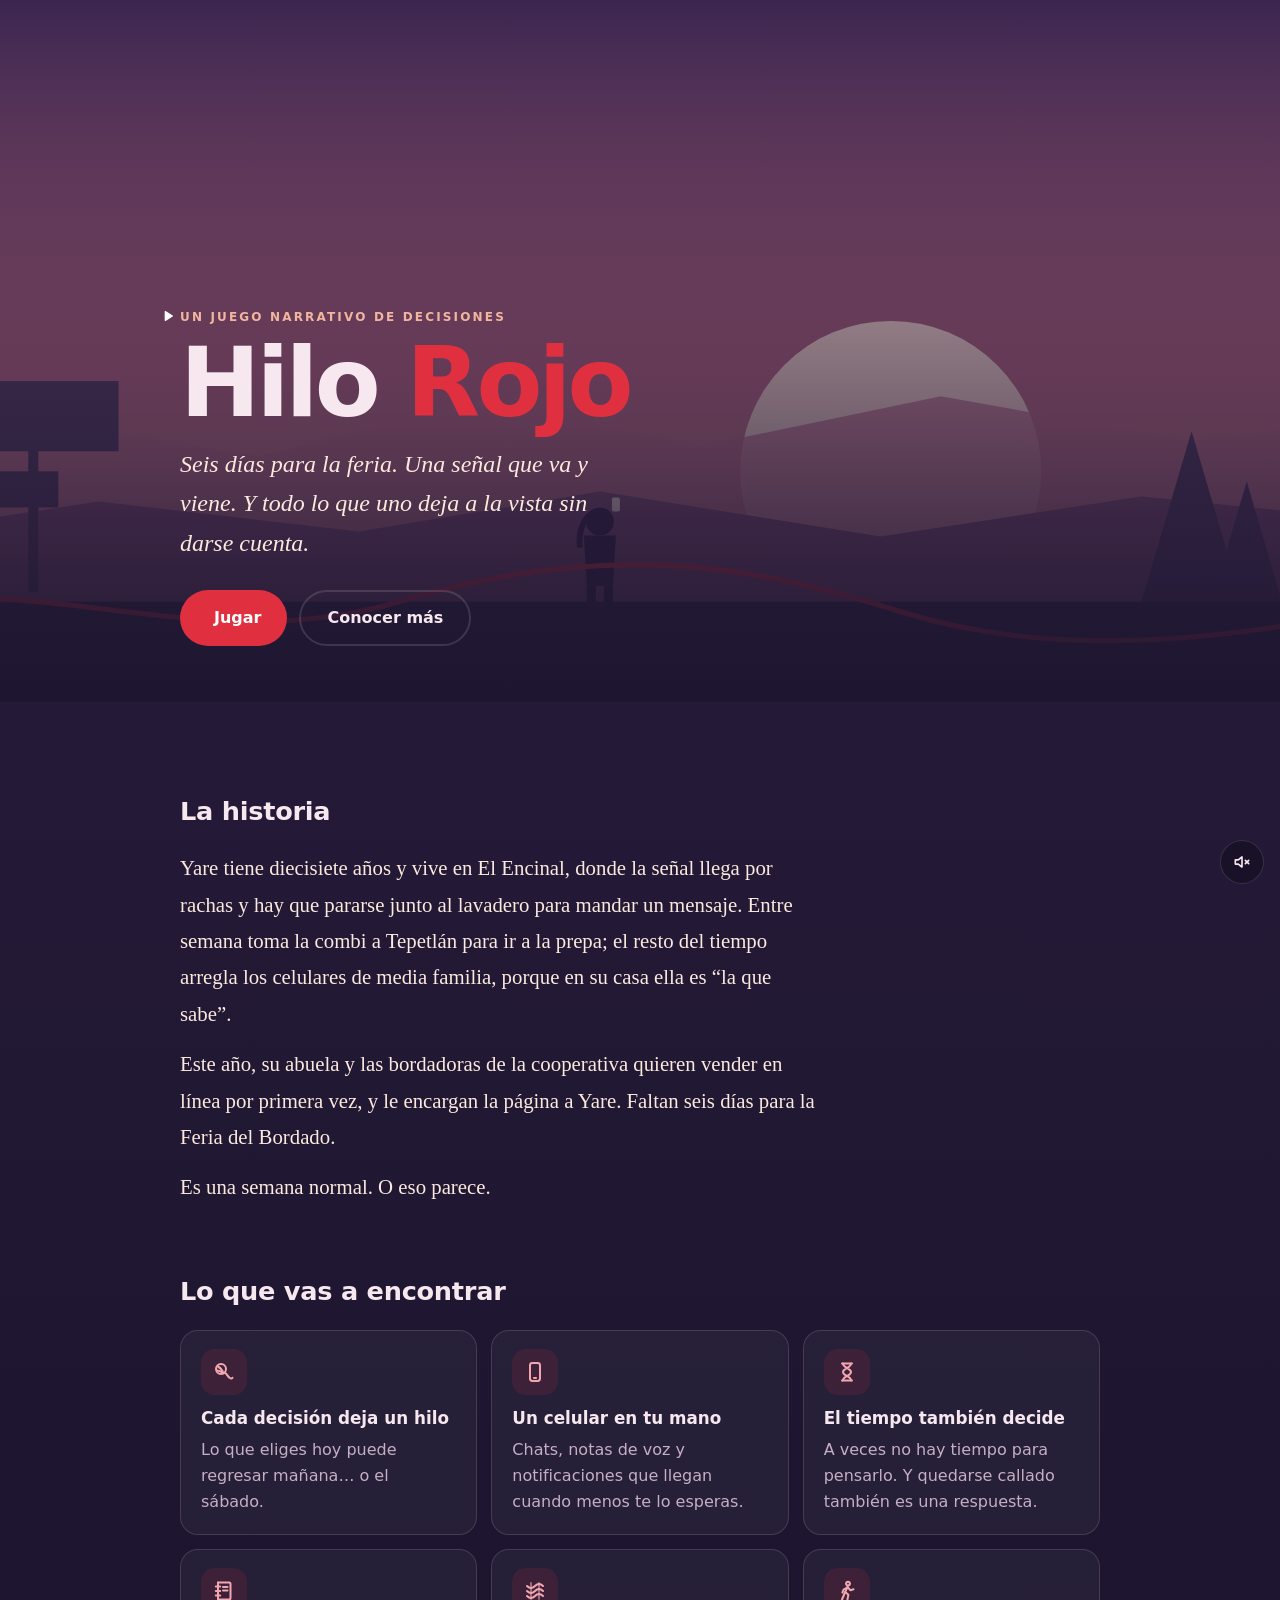
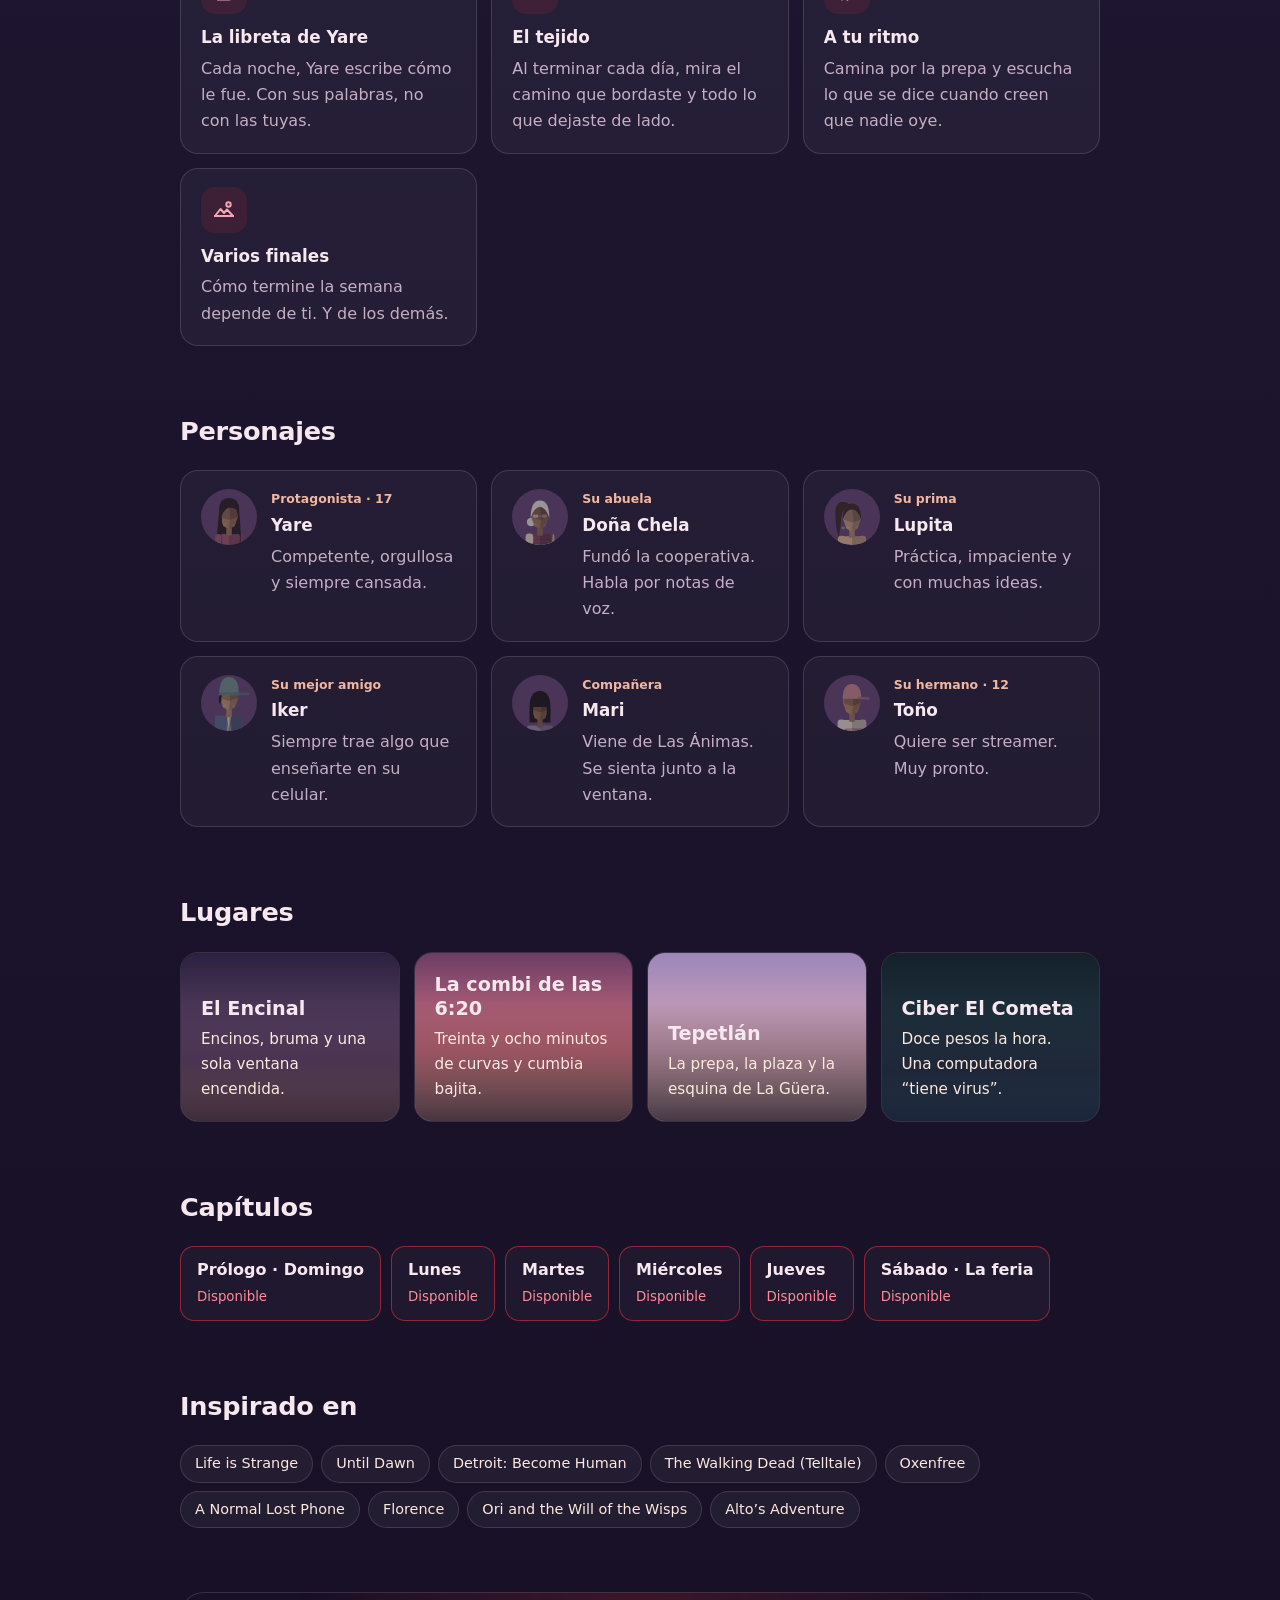
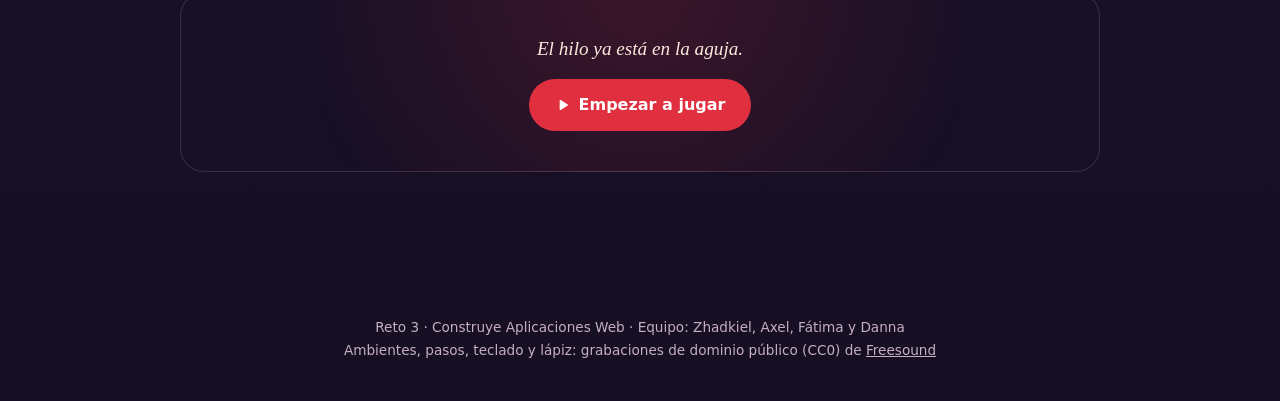
==== propuesta.html @ b5ed0f4e "Hilo Rojo: versión para jugar en línea Juego narrativo sobre seguridad y ciudadanía digital (Reto 3)" ====
<!doctype html>
<html lang="es">
<head>
  <meta charset="utf-8">
  <meta name="viewport" content="width=device-width, initial-scale=1">
  <title>Hilo Rojo</title>
  <meta name="description" content="Hilo Rojo: un juego narrativo de decisiones ambientado en El Encinal y Tepetlán, una semana antes de la Feria del Bordado.">
  <link rel="icon" href="data:image/svg+xml,%3Csvg xmlns='http://www.w3.org/2000/svg' viewBox='0 0 24 24'%3E%3Crect width='24' height='24' rx='6' fill='%232A1F3D'/%3E%3Cpath d='M4 16c4-8 8 4 12-4s4 2 4 2' fill='none' stroke='%23E0303F' stroke-width='2.4' stroke-linecap='round'/%3E%3C/svg%3E">
  <style>
    :root {
      --noche: #1E1630; --malva: #4A3558; --rosa: #C76D7E; --durazno: #F2B6A0; --crema: #FBE9DD;
      --hilo: #E0303F; --texto: #F6E8EE; --suave: #C5AFC4; --borde: rgba(246, 232, 238, .14);
      --serif: "Iowan Old Style", "Palatino Linotype", "Book Antiqua", Georgia, serif;
      --fuente: system-ui, -apple-system, "Segoe UI", Roboto, Arial, sans-serif;
      color-scheme: dark;
    }
    * { box-sizing: border-box; }
    body { margin: 0; font-family: var(--fuente); line-height: 1.65; color: var(--texto); background: linear-gradient(180deg, #2B1E3F 0%, #1E1630 40%, #160F24 100%); }
    .portada { position: relative; min-height: 78vh; display: grid; align-items: end; overflow: hidden; }
    .portada svg { position: absolute; inset: 0; width: 100%; height: 100%; }
    .portada-txt { position: relative; max-width: 960px; width: 100%; margin: 0 auto; padding: 0 20px 56px; }
    .eyebrow { text-transform: uppercase; letter-spacing: .18em; font-size: .75rem; font-weight: 800; color: var(--durazno); margin: 0 0 10px; }
    h1 { font-size: clamp(3rem, 10vw, 6rem); line-height: .95; margin: 0 0 16px; letter-spacing: -.04em; }
    h1 span { color: var(--hilo); }
    .lema { font-family: var(--serif); font-style: italic; font-size: clamp(1.15rem, 2.8vw, 1.5rem); max-width: 34ch; color: var(--crema); margin: 0 0 26px; }
    .botones { display: flex; gap: 12px; flex-wrap: wrap; }
    .boton { display: inline-flex; align-items: center; gap: 8px; padding: 13px 26px; border-radius: 999px; font-weight: 800; text-decoration: none; }
    .boton.lleno { background: var(--hilo); color: #fff; }
    .boton.vacio { border: 2px solid var(--borde); color: var(--texto); }
    main { max-width: 960px; margin: 0 auto; padding: 24px 20px 80px; }
    section { margin: 64px 0; }
    h2 { font-size: 1.6rem; margin: 0 0 18px; letter-spacing: -.01em; }
    h3 { margin: 0 0 4px; font-size: 1.05rem; }
    p { margin: 0 0 14px; }
    .sinopsis p { font-family: var(--serif); font-size: clamp(1.1rem, 2.2vw, 1.3rem); line-height: 1.75; color: var(--crema); max-width: 62ch; }
    .sinopsis p:first-child::first-letter { font-size: 3.2em; float: left; line-height: .9; margin: 6px 10px 0 0; color: var(--hilo); font-weight: 700; }
    .rejilla { display: grid; grid-template-columns: repeat(auto-fit, minmax(220px, 1fr)); gap: 14px; }
    .tarjeta { background: rgba(255, 255, 255, .04); border: 1px solid var(--borde); border-radius: 18px; padding: 18px 20px; }
    .tarjeta p { color: var(--suave); margin: 0; }
    .ico { display: grid; place-items: center; width: 46px; height: 46px; margin-bottom: 10px; border-radius: 14px; background: rgba(224, 48, 63, .12); color: #F2A7B0; }
    .ico svg { width: 24px; height: 24px; }
    .ico-btn svg { width: 16px; height: 16px; fill: currentColor; display: block; }
    .sonido-prop { position: fixed; right: 16px; bottom: 16px; z-index: 20; width: 44px; height: 44px; border-radius: 50%; border: 1px solid var(--borde); background: rgba(22, 15, 36, .75); color: var(--texto); display: grid; place-items: center; cursor: pointer; backdrop-filter: blur(6px); }
    .sonido-prop svg { width: 20px; height: 20px; }
    .persona { display: flex; gap: 14px; align-items: flex-start; }
    .silueta { flex: none; width: 56px; height: 56px; border-radius: 50%; background: var(--malva); display: grid; place-items: center; font-weight: 900; color: var(--crema); overflow: hidden; }
    .silueta svg { width: 100%; height: 100%; display: block; }
    .silueta .pj-boca-hab, .silueta .pj-cel { display: none; }
    .persona small { display: block; color: var(--durazno); font-weight: 700; font-size: .78rem; margin-bottom: 2px; }
    .lugares { display: grid; grid-template-columns: repeat(auto-fit, minmax(190px, 1fr)); gap: 14px; }
    .lugar { position: relative; overflow: hidden; border-radius: 18px; min-height: 170px; padding: 18px 20px; display: flex; flex-direction: column; justify-content: flex-end; border: 1px solid var(--borde); }
    .lugar { isolation: isolate; }
    .lugar::before { content: ""; position: absolute; inset: 0; background: linear-gradient(180deg, transparent 30%, rgba(22, 15, 36, .78) 100%), var(--fondo); z-index: -1; }
    .lugar h3 { font-size: 1.2rem; line-height: 1.25; margin-bottom: 6px; }
    .lugar p { color: var(--crema); margin: 0; font-size: .95rem; }
    .dias { display: flex; flex-wrap: wrap; gap: 10px; }
    .dia { padding: 10px 16px; border-radius: 14px; border: 1px solid var(--borde); background: rgba(255, 255, 255, .03); }
    .dia b { display: block; }
    .dia small { color: var(--suave); }
    .dia.listo { border-color: rgba(224, 48, 63, .6); }
    .dia.listo small { color: #FF8C96; }
    .inspira { display: flex; flex-wrap: wrap; gap: 8px; }
    .inspira span { padding: 6px 14px; border-radius: 999px; background: rgba(255, 255, 255, .05); border: 1px solid var(--borde); font-size: .9rem; color: var(--crema); }
    .cierre { text-align: center; padding: 40px 20px; border-radius: 24px; background: radial-gradient(circle at 50% 0%, rgba(224, 48, 63, .18), transparent 70%); border: 1px solid var(--borde); }
    .cierre p { font-family: var(--serif); font-style: italic; color: var(--crema); font-size: 1.2rem; }
    .cierre .botones { justify-content: center; }
    footer { text-align: center; color: var(--suave); font-size: .85rem; padding: 0 20px 40px; }
    footer a { color: var(--suave); }
  </style>
</head>
<body>
  <header class="portada">
    <svg viewBox="0 0 1600 700" preserveAspectRatio="xMidYMid slice" aria-hidden="true">
      <defs>
        <linearGradient id="cielo" x1="0" y1="0" x2="0" y2="1"><stop offset="0" stop-color="#3B2650"/><stop offset=".55" stop-color="#B0607A"/><stop offset="1" stop-color="#F2B6A0"/></linearGradient>
        <linearGradient id="bruma" x1="0" y1="0" x2="0" y2="1"><stop offset="0" stop-color="#2B1E3F" stop-opacity="0"/><stop offset="1" stop-color="#1E1630"/></linearGradient>
      </defs>
      <rect width="1600" height="700" fill="url(#cielo)"/>
      <circle cx="1050" cy="470" r="150" fill="#FBE3D3" opacity=".85"/>
      <path d="M0 470 L200 420 L420 455 L640 400 L860 445 L1100 395 L1350 440 L1600 410 V700 H0Z" fill="#B76A82" opacity=".75"/>
      <path d="M0 540 L260 500 L520 530 L760 490 L1040 535 L1300 495 L1600 525 V700 H0Z" fill="#7E4C70"/>
      <g fill="#4A3558"><rect x="190" y="430" width="10" height="160"/><rect x="120" y="380" width="160" height="70"/><rect x="150" y="470" width="70" height="36"/><polygon points="1300,600 1350,430 1400,600"/><polygon points="1370,600 1405,480 1440,600"/></g>
      <g fill="#2B1E3F"><circle cx="760" cy="520" r="14"/><path d="M744 534 h32 l-3 50 h-26z"/><rect x="747" y="584" width="9" height="20"/><rect x="764" y="584" width="9" height="20"/><path d="M752 512 q-14 10 -12 34" stroke="#2B1E3F" stroke-width="6" fill="none"/><rect x="772" y="496" width="8" height="14" rx="2" fill="#FBE3D3"/></g>
      <path d="M0 600 H1600 V700 H0Z" fill="#2B1E3F"/>
      <path d="M-20 610 C200 560 360 660 560 600 S900 560 1060 610 1400 640 1620 590" fill="none" stroke="#E0303F" stroke-width="5" stroke-linecap="round"/>
      <rect width="1600" height="700" fill="url(#bruma)"/>
    </svg>
    <div class="portada-txt">
      <p class="eyebrow">Un juego narrativo de decisiones</p>
      <h1>Hilo <span>Rojo</span></h1>
      <p class="lema">Seis días para la feria. Una señal que va y viene. Y todo lo que uno deja a la vista sin darse cuenta.</p>
      <div class="botones"><a class="boton lleno" href="index.html"><span class="ico-btn" data-ico="play"></span>Jugar</a><a class="boton vacio" href="#sinopsis">Conocer más</a></div>
    </div>
  </header>

  <main>
    <section id="sinopsis" class="sinopsis">
      <h2>La historia</h2>
      <p>Yare tiene diecisiete años y vive en El Encinal, donde la señal llega por rachas y hay que pararse junto al lavadero para mandar un mensaje. Entre semana toma la combi a Tepetlán para ir a la prepa; el resto del tiempo arregla los celulares de media familia, porque en su casa ella es “la que sabe”.</p>
      <p>Este año, su abuela y las bordadoras de la cooperativa quieren vender en línea por primera vez, y le encargan la página a Yare. Faltan seis días para la Feria del Bordado.</p>
      <p>Es una semana normal. O eso parece.</p>
    </section>

    <section>
      <h2>Lo que vas a encontrar</h2>
      <div class="rejilla">
        <div class="tarjeta"><span class="ico" data-ico="hilo"></span><h3>Cada decisión deja un hilo</h3><p>Lo que eliges hoy puede regresar mañana… o el sábado.</p></div>
        <div class="tarjeta"><span class="ico" data-ico="celular"></span><h3>Un celular en tu mano</h3><p>Chats, notas de voz y notificaciones que llegan cuando menos te lo esperas.</p></div>
        <div class="tarjeta"><span class="ico" data-ico="tiempo"></span><h3>El tiempo también decide</h3><p>A veces no hay tiempo para pensarlo. Y quedarse callado también es una respuesta.</p></div>
        <div class="tarjeta"><span class="ico" data-ico="libreta"></span><h3>La libreta de Yare</h3><p>Cada noche, Yare escribe cómo le fue. Con sus palabras, no con las tuyas.</p></div>
        <div class="tarjeta"><span class="ico" data-ico="tejido"></span><h3>El tejido</h3><p>Al terminar cada día, mira el camino que bordaste y todo lo que dejaste de lado.</p></div>
        <div class="tarjeta"><span class="ico" data-ico="caminar"></span><h3>A tu ritmo</h3><p>Camina por la prepa y escucha lo que se dice cuando creen que nadie oye.</p></div>
        <div class="tarjeta"><span class="ico" data-ico="finales"></span><h3>Varios finales</h3><p>Cómo termine la semana depende de ti. Y de los demás.</p></div>
      </div>
    </section>

    <section>
      <h2>Personajes</h2>
      <div class="rejilla">
        <div class="tarjeta persona"><span class="silueta" data-pj="yare">Y</span><div><small>Protagonista · 17</small><h3>Yare</h3><p>Competente, orgullosa y siempre cansada.</p></div></div>
        <div class="tarjeta persona"><span class="silueta" data-pj="abuela">C</span><div><small>Su abuela</small><h3>Doña Chela</h3><p>Fundó la cooperativa. Habla por notas de voz.</p></div></div>
        <div class="tarjeta persona"><span class="silueta" data-pj="lupita">L</span><div><small>Su prima</small><h3>Lupita</h3><p>Práctica, impaciente y con muchas ideas.</p></div></div>
        <div class="tarjeta persona"><span class="silueta" data-pj="iker">I</span><div><small>Su mejor amigo</small><h3>Iker</h3><p>Siempre trae algo que enseñarte en su celular.</p></div></div>
        <div class="tarjeta persona"><span class="silueta" data-pj="mari">M</span><div><small>Compañera</small><h3>Mari</h3><p>Viene de Las Ánimas. Se sienta junto a la ventana.</p></div></div>
        <div class="tarjeta persona"><span class="silueta" data-pj="tono">T</span><div><small>Su hermano · 12</small><h3>Toño</h3><p>Quiere ser streamer. Muy pronto.</p></div></div>
      </div>
    </section>

    <section>
      <h2>Lugares</h2>
      <div class="lugares">
        <div class="lugar" style="--fondo: linear-gradient(180deg, #2B2140 0%, #6B4C6E 65%, #C79186 100%)"><h3>El Encinal</h3><p>Encinos, bruma y una sola ventana encendida.</p></div>
        <div class="lugar" style="--fondo: linear-gradient(180deg, #6B3D66 0%, #D9757F 60%, #F7B79D 100%)"><h3>La combi de las 6:20</h3><p>Treinta y ocho minutos de curvas y cumbia bajita.</p></div>
        <div class="lugar" style="--fondo: linear-gradient(180deg, #9C86B9 0%, #D9A9B5 60%, #F5CDB8 100%)"><h3>Tepetlán</h3><p>La prepa, la plaza y la esquina de La Güera.</p></div>
        <div class="lugar" style="--fondo: linear-gradient(180deg, #14212B 0%, #253A48 70%, #2F6E7E 100%)"><h3>Ciber El Cometa</h3><p>Doce pesos la hora. Una computadora “tiene virus”.</p></div>
      </div>
    </section>

    <section>
      <h2>Capítulos</h2>
      <div class="dias">
        <div class="dia listo"><b>Prólogo · Domingo</b><small>Disponible</small></div>
        <div class="dia listo"><b>Lunes</b><small>Disponible</small></div>
        <div class="dia listo"><b>Martes</b><small>Disponible</small></div>
        <div class="dia listo"><b>Miércoles</b><small>Disponible</small></div>
        <div class="dia listo"><b>Jueves</b><small>Disponible</small></div>
        <div class="dia listo"><b>Sábado · La feria</b><small>Disponible</small></div>
      </div>
    </section>

    <section>
      <h2>Inspirado en</h2>
      <div class="inspira"><span>Life is Strange</span><span>Until Dawn</span><span>Detroit: Become Human</span><span>The Walking Dead (Telltale)</span><span>Oxenfree</span><span>A Normal Lost Phone</span><span>Florence</span><span>Ori and the Will of the Wisps</span><span>Alto’s Adventure</span></div>
    </section>

    <section class="cierre">
      <p>El hilo ya está en la aguja.</p>
      <div class="botones"><a class="boton lleno" href="index.html"><span class="ico-btn" data-ico="play"></span>Empezar a jugar</a></div>
    </section>
  </main>

  <footer>Reto 3 · Construye Aplicaciones Web · Equipo: Zhadkiel, Axel, Fátima y Danna<br>Ambientes, pasos, teclado y lápiz: grabaciones de dominio público (CC0) de <a href="audio/CREDITOS.md">Freesound</a></footer>
  <button class="sonido-prop" type="button" aria-label="Música"></button>
  <script src="js/iconos.js?v=33"></script>
  <script src="js/personajes.js?v=33"></script>
  <script src="js/sonido.js?v=33"></script>
  <script>
    /* Iconos propios (sin emojis) */
    document.querySelectorAll('[data-ico]').forEach(el => { el.innerHTML = Iconos.svg(el.dataset.ico, ''); });
    /* La misma música de la portada; si el navegador no deja sonar sola, empieza con el primer toque o tecla.
       El botón de la esquina la apaga o la prende (se guarda junto con los ajustes de sonido del juego). */
    const botonSonido = document.querySelector('.sonido-prop');
    const pintarSonido = () => { const on = Sonido.prefs().musica && Sonido.activo(); botonSonido.innerHTML = Iconos.svg(on ? 'sonido' : 'mudo', ''); botonSonido.title = on ? 'Apagar la música' : 'Prender la música'; };
    Sonido.musica('portada');
    Sonido.alCambiar(pintarSonido);
    let sonaba = null; // cómo estaba justo antes de tocar (el mismo toque puede ser el que destrabe el sonido)
    botonSonido.addEventListener('pointerdown', () => { sonaba = Sonido.activo(); });
    botonSonido.addEventListener('click', () => {
      const antes = sonaba ?? Sonido.activo(); sonaba = null;
      Sonido.ajustar({ musica: antes ? !Sonido.prefs().musica : true });
      pintarSonido();
    });
    /* Retratos de los personajes (los mismos del juego, recortados a la cara). */
    document.querySelectorAll('.silueta[data-pj]').forEach(el => {
      const id = el.dataset.pj, alto = { tono: .76, abuela: .9 }[id] || 1;
      el.innerHTML = `<svg viewBox="${-52 * alto} ${-372 * alto} ${104 * alto} ${132 * alto}" aria-hidden="true">${Personajes.dibujar(id, { exp: 'neutral', semilla: 3 })}</svg>`;
    });
  </script>
</body>
</html>
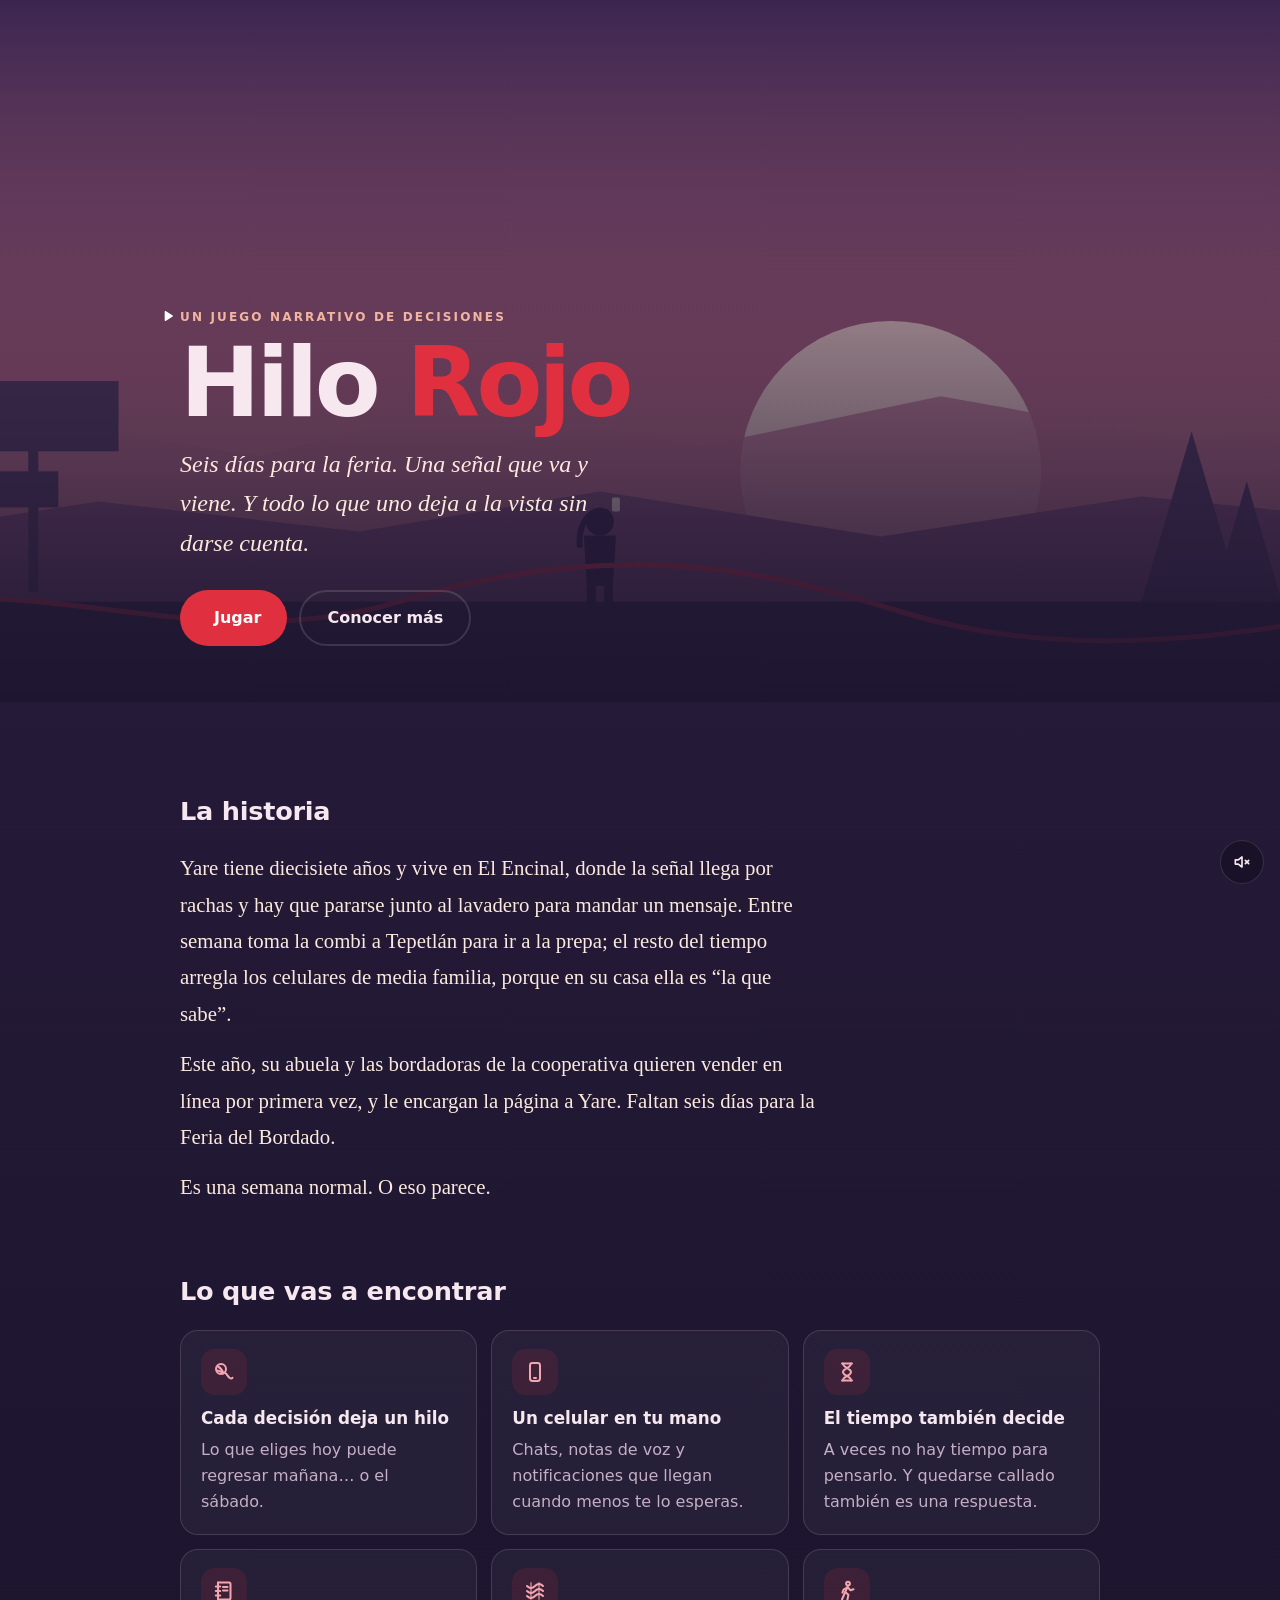
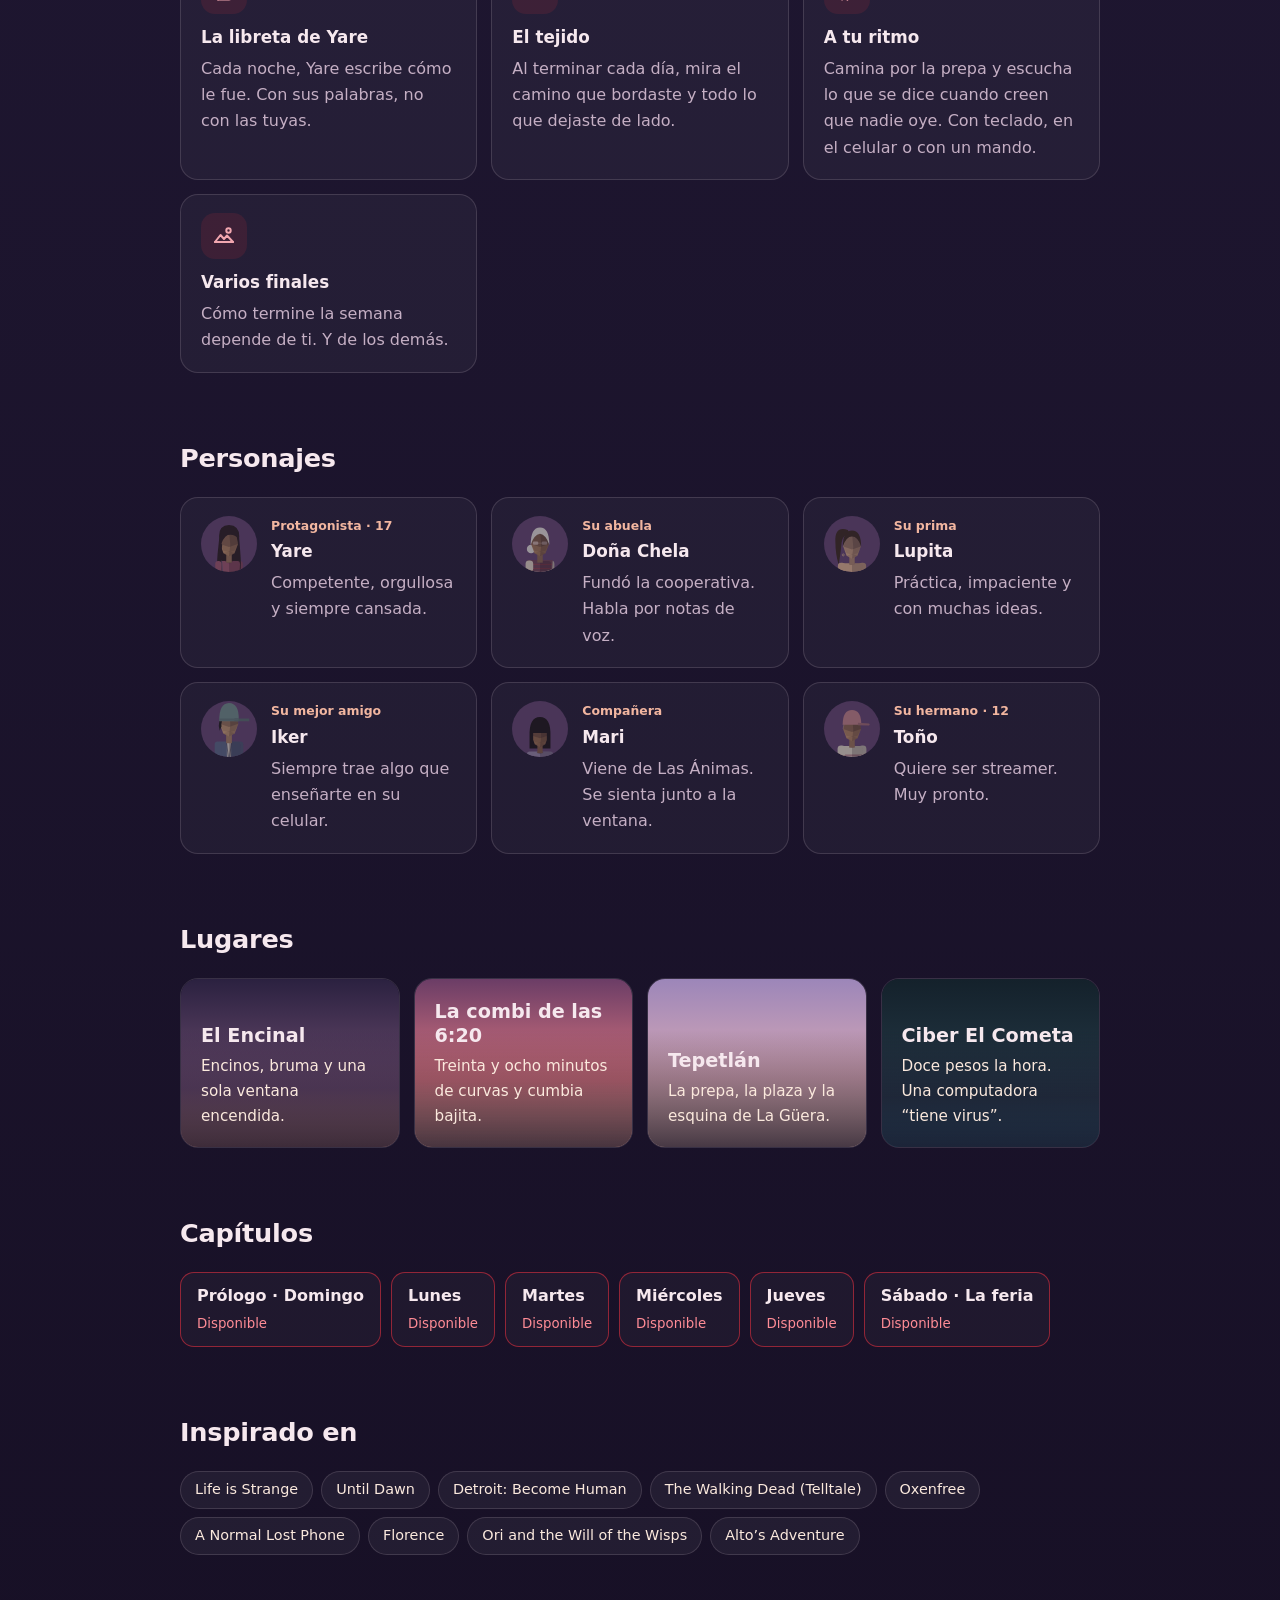
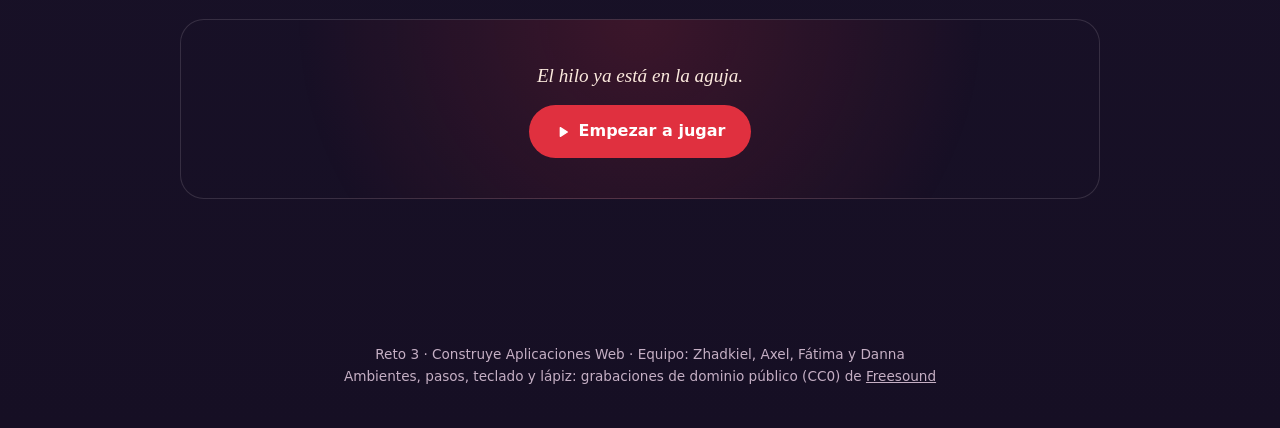
==== commit 8de547f6: "Cómo moverte, mando y celular que ya no se sale del marco - Cada caminata empieza con la pantalla «C" ====
--- a/propuesta.html
+++ b/propuesta.html
@@ -109,7 +109,7 @@
         <div class="tarjeta"><span class="ico" data-ico="tiempo"></span><h3>El tiempo también decide</h3><p>A veces no hay tiempo para pensarlo. Y quedarse callado también es una respuesta.</p></div>
         <div class="tarjeta"><span class="ico" data-ico="libreta"></span><h3>La libreta de Yare</h3><p>Cada noche, Yare escribe cómo le fue. Con sus palabras, no con las tuyas.</p></div>
         <div class="tarjeta"><span class="ico" data-ico="tejido"></span><h3>El tejido</h3><p>Al terminar cada día, mira el camino que bordaste y todo lo que dejaste de lado.</p></div>
-        <div class="tarjeta"><span class="ico" data-ico="caminar"></span><h3>A tu ritmo</h3><p>Camina por la prepa y escucha lo que se dice cuando creen que nadie oye.</p></div>
+        <div class="tarjeta"><span class="ico" data-ico="caminar"></span><h3>A tu ritmo</h3><p>Camina por la prepa y escucha lo que se dice cuando creen que nadie oye. Con teclado, en el celular o con un mando.</p></div>
         <div class="tarjeta"><span class="ico" data-ico="finales"></span><h3>Varios finales</h3><p>Cómo termine la semana depende de ti. Y de los demás.</p></div>
       </div>
     </section>
